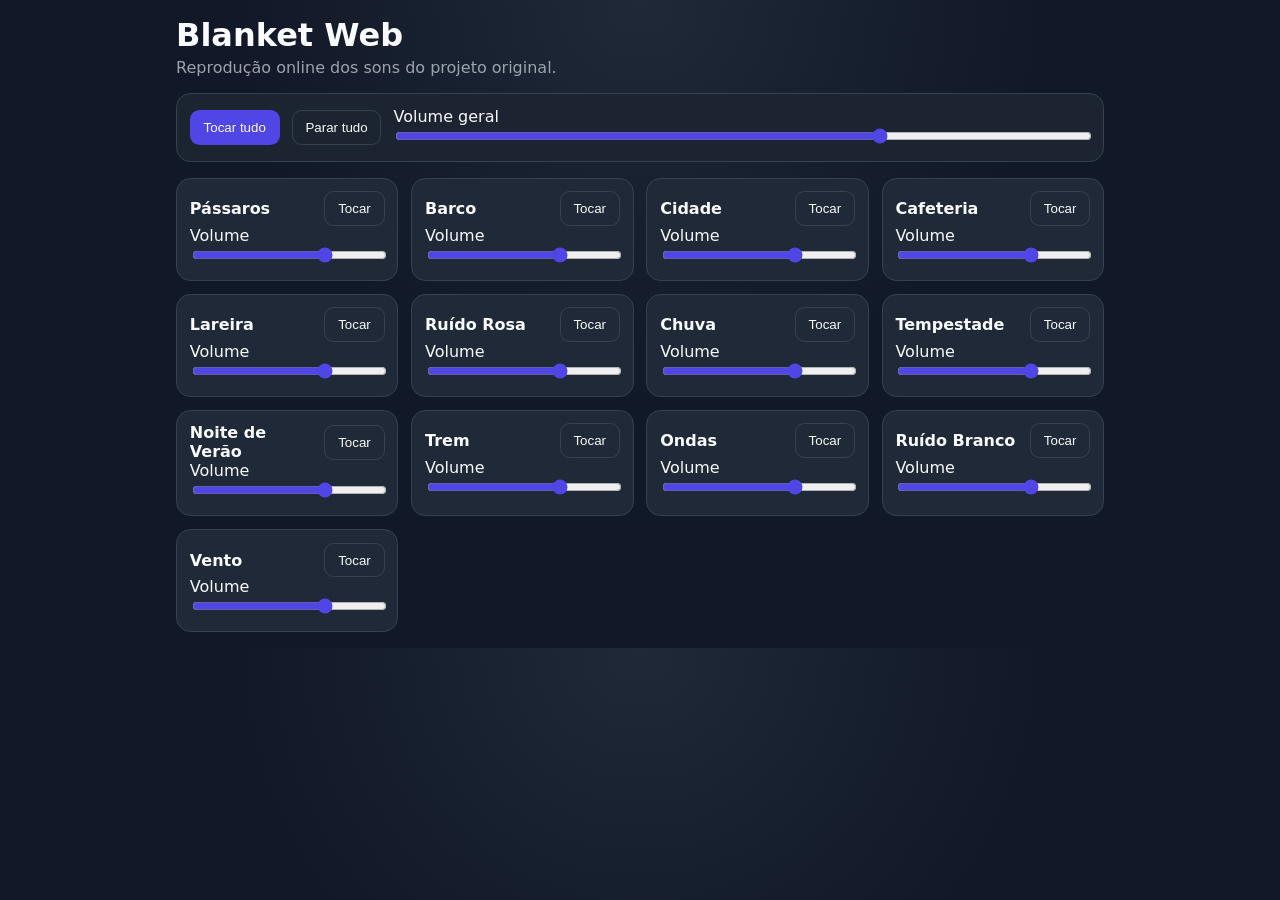
==== index.html @ d4740d89 "Add GitHub Pages web player for Blanket sounds" ====
<!doctype html>
<html lang="pt-BR">
  <head>
    <meta charset="UTF-8" />
    <meta name="viewport" content="width=device-width, initial-scale=1.0" />
    <title>Blanket Web</title>
    <meta
      name="description"
      content="Blanket Web: misture sons ambientes online para foco, relaxamento e sono."
    />
    <link rel="stylesheet" href="style.css" />
  </head>
  <body>
    <main class="app">
      <header class="app__header">
        <h1>Blanket Web</h1>
        <p>Reprodução online dos sons do projeto original.</p>
      </header>

      <section class="master-controls" aria-label="Controles gerais">
        <button id="toggleAll" class="btn btn--primary" type="button">Tocar tudo</button>
        <button id="stopAll" class="btn" type="button">Parar tudo</button>
        <label class="master-volume" for="masterVolume">
          Volume geral
          <input id="masterVolume" type="range" min="0" max="100" value="70" />
        </label>
      </section>

      <section>
        <ul id="soundList" class="sound-list" aria-label="Lista de sons"></ul>
      </section>
    </main>

    <template id="soundItemTemplate">
      <li class="sound-card">
        <div class="sound-card__top">
          <h2 class="sound-card__title"></h2>
          <button class="btn sound-card__toggle" type="button">Tocar</button>
        </div>
        <label>
          Volume
          <input class="sound-card__volume" type="range" min="0" max="100" value="70" />
        </label>
      </li>
    </template>

    <script src="script.js"></script>
  </body>
</html>
---- style.css ----
:root {
  color-scheme: dark;
  --bg: #111827;
  --surface: #1f2937;
  --surface-alt: #374151;
  --text: #f9fafb;
  --muted: #9ca3af;
  --accent: #4f46e5;
}

* {
  box-sizing: border-box;
}

body {
  margin: 0;
  font-family: Inter, system-ui, -apple-system, Segoe UI, Roboto, sans-serif;
  background: radial-gradient(circle at top, #1f2937, var(--bg) 45%);
  color: var(--text);
}

.app {
  max-width: 960px;
  margin: 0 auto;
  padding: 1rem;
}

.app__header h1 {
  margin: 0;
}

.app__header p {
  margin-top: 0.25rem;
  color: var(--muted);
}

.master-controls {
  display: grid;
  gap: 0.75rem;
  grid-template-columns: repeat(2, minmax(0, max-content)) 1fr;
  align-items: center;
  background: color-mix(in srgb, var(--surface) 88%, black);
  border: 1px solid var(--surface-alt);
  border-radius: 0.9rem;
  padding: 0.8rem;
}

.btn {
  border: 1px solid var(--surface-alt);
  background: transparent;
  color: var(--text);
  border-radius: 0.6rem;
  padding: 0.55rem 0.8rem;
  cursor: pointer;
}

.btn--primary {
  border-color: transparent;
  background: var(--accent);
}

.sound-list {
  list-style: none;
  margin: 1rem 0 0;
  padding: 0;
  display: grid;
  gap: 0.8rem;
  grid-template-columns: repeat(auto-fill, minmax(220px, 1fr));
}

.sound-card {
  background: var(--surface);
  border: 1px solid var(--surface-alt);
  border-radius: 0.9rem;
  padding: 0.8rem;
}

.sound-card__top {
  display: flex;
  justify-content: space-between;
  align-items: center;
  gap: 0.5rem;
}

.sound-card__title {
  margin: 0;
  font-size: 1rem;
}

.sound-card__toggle.is-playing {
  background: #065f46;
  border-color: #10b981;
}

input[type='range'] {
  width: 100%;
  accent-color: var(--accent);
}

@media (max-width: 640px) {
  .master-controls {
    grid-template-columns: 1fr;
  }

  .btn {
    width: 100%;
  }
}
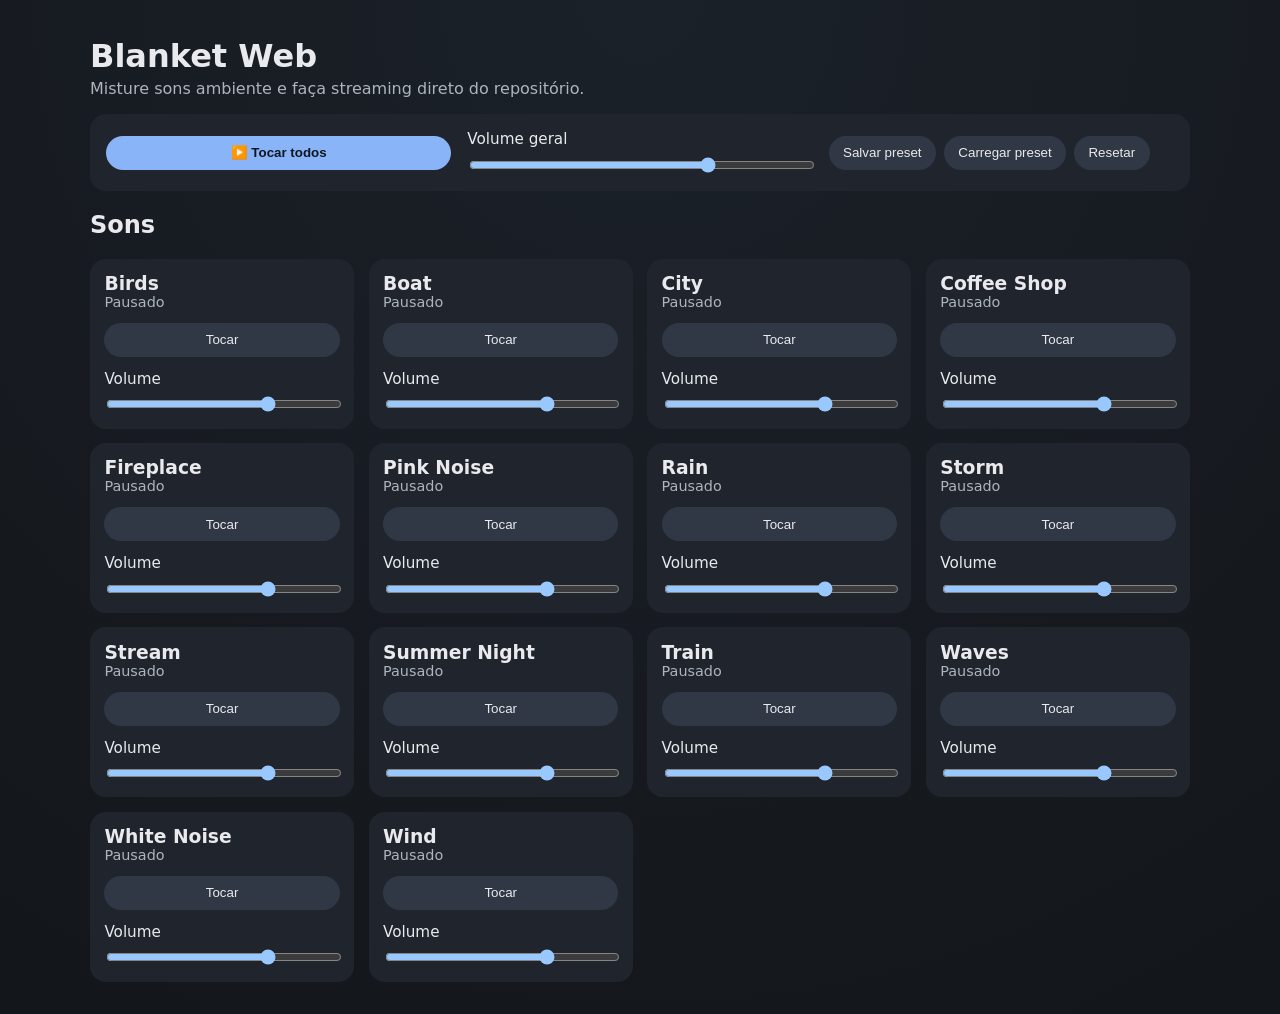
==== commit 0dba4a73: "Add GitHub Pages web interface for Blanket sounds" ====
--- a/index.html
+++ b/index.html
@@ -4,44 +4,46 @@
     <meta charset="UTF-8" />
     <meta name="viewport" content="width=device-width, initial-scale=1.0" />
     <title>Blanket Web</title>
-    <meta
-      name="description"
-      content="Blanket Web: misture sons ambientes online para foco, relaxamento e sono."
-    />
     <link rel="stylesheet" href="style.css" />
   </head>
   <body>
     <main class="app">
       <header class="app__header">
         <h1>Blanket Web</h1>
-        <p>Reprodução online dos sons do projeto original.</p>
+        <p>Misture sons ambiente e faça streaming direto do repositório.</p>
       </header>
 
-      <section class="master-controls" aria-label="Controles gerais">
-        <button id="toggleAll" class="btn btn--primary" type="button">Tocar tudo</button>
-        <button id="stopAll" class="btn" type="button">Parar tudo</button>
-        <label class="master-volume" for="masterVolume">
-          Volume geral
+      <section class="panel panel--controls" aria-label="Controles principais">
+        <button id="toggleAll" class="btn btn--primary" type="button">▶️ Tocar todos</button>
+        <label class="field">
+          <span>Volume geral</span>
           <input id="masterVolume" type="range" min="0" max="100" value="70" />
         </label>
+        <div class="presets">
+          <button id="savePreset" class="btn" type="button">Salvar preset</button>
+          <button id="loadPreset" class="btn" type="button">Carregar preset</button>
+          <button id="resetPreset" class="btn" type="button">Resetar</button>
+        </div>
       </section>
 
       <section>
-        <ul id="soundList" class="sound-list" aria-label="Lista de sons"></ul>
+        <h2>Sons</h2>
+        <div id="soundGrid" class="grid" aria-live="polite"></div>
       </section>
     </main>
 
-    <template id="soundItemTemplate">
-      <li class="sound-card">
-        <div class="sound-card__top">
-          <h2 class="sound-card__title"></h2>
-          <button class="btn sound-card__toggle" type="button">Tocar</button>
+    <template id="soundCardTemplate">
+      <article class="sound-card">
+        <div>
+          <h3 class="sound-card__title"></h3>
+          <p class="sound-card__status">Pausado</p>
         </div>
-        <label>
-          Volume
+        <button class="btn sound-card__toggle" type="button">Tocar</button>
+        <label class="field">
+          <span>Volume</span>
           <input class="sound-card__volume" type="range" min="0" max="100" value="70" />
         </label>
-      </li>
+      </article>
     </template>
 
     <script src="script.js"></script>
--- a/style.css
+++ b/style.css
@@ -1,108 +1,83 @@
 :root {
   color-scheme: dark;
-  --bg: #111827;
-  --surface: #1f2937;
-  --surface-alt: #374151;
-  --text: #f9fafb;
-  --muted: #9ca3af;
-  --accent: #4f46e5;
+  --bg: #13161a;
+  --card: #20252d;
+  --text: #e8eaed;
+  --muted: #aeb4bc;
+  --accent: #8ab4f8;
 }
 
-* {
-  box-sizing: border-box;
-}
+* { box-sizing: border-box; }
 
 body {
   margin: 0;
-  font-family: Inter, system-ui, -apple-system, Segoe UI, Roboto, sans-serif;
-  background: radial-gradient(circle at top, #1f2937, var(--bg) 45%);
+  font-family: Inter, system-ui, sans-serif;
+  background: radial-gradient(circle at top, #1b2129, var(--bg));
   color: var(--text);
 }
 
 .app {
-  max-width: 960px;
+  width: min(1100px, 92vw);
   margin: 0 auto;
-  padding: 1rem;
+  padding: 1rem 0 2rem;
 }
 
-.app__header h1 {
-  margin: 0;
+.app__header h1 { margin-bottom: .25rem; }
+.app__header p { color: var(--muted); margin-top: 0; }
+
+.panel {
+  background: var(--card);
+  border-radius: 16px;
+  padding: 1rem;
+  margin: 1rem 0;
 }
 
-.app__header p {
-  margin-top: 0.25rem;
-  color: var(--muted);
+.panel--controls {
+  display: grid;
+  gap: 1rem;
+  grid-template-columns: repeat(auto-fit, minmax(180px, 1fr));
+  align-items: center;
 }
 
-.master-controls {
+.grid {
   display: grid;
-  gap: 0.75rem;
-  grid-template-columns: repeat(2, minmax(0, max-content)) 1fr;
-  align-items: center;
-  background: color-mix(in srgb, var(--surface) 88%, black);
-  border: 1px solid var(--surface-alt);
-  border-radius: 0.9rem;
-  padding: 0.8rem;
+  grid-template-columns: repeat(auto-fit, minmax(220px, 1fr));
+  gap: .9rem;
 }
 
+.sound-card {
+  background: var(--card);
+  border-radius: 16px;
+  padding: .9rem;
+  display: grid;
+  gap: .8rem;
+}
+
+.sound-card__title { margin: 0; }
+.sound-card__status { margin: 0; color: var(--muted); font-size: .9rem; }
+
+.field { display: grid; gap: .4rem; font-size: .95rem; }
+input[type='range'] { width: 100%; }
+
 .btn {
-  border: 1px solid var(--surface-alt);
-  background: transparent;
+  appearance: none;
+  border: 0;
+  background: #303846;
   color: var(--text);
-  border-radius: 0.6rem;
-  padding: 0.55rem 0.8rem;
+  border-radius: 999px;
+  padding: .6rem .9rem;
   cursor: pointer;
 }
 
 .btn--primary {
-  border-color: transparent;
   background: var(--accent);
+  color: #0f1722;
+  font-weight: 700;
 }
 
-.sound-list {
-  list-style: none;
-  margin: 1rem 0 0;
-  padding: 0;
-  display: grid;
-  gap: 0.8rem;
-  grid-template-columns: repeat(auto-fill, minmax(220px, 1fr));
-}
-
-.sound-card {
-  background: var(--surface);
-  border: 1px solid var(--surface-alt);
-  border-radius: 0.9rem;
-  padding: 0.8rem;
-}
-
-.sound-card__top {
-  display: flex;
-  justify-content: space-between;
-  align-items: center;
-  gap: 0.5rem;
-}
-
-.sound-card__title {
-  margin: 0;
-  font-size: 1rem;
-}
-
-.sound-card__toggle.is-playing {
-  background: #065f46;
-  border-color: #10b981;
-}
-
-input[type='range'] {
-  width: 100%;
-  accent-color: var(--accent);
-}
+.presets { display: flex; gap: .5rem; flex-wrap: wrap; }
 
 @media (max-width: 640px) {
-  .master-controls {
-    grid-template-columns: 1fr;
-  }
-
-  .btn {
-    width: 100%;
-  }
+  .app { width: 94vw; }
+  .panel--controls { grid-template-columns: 1fr; }
 }
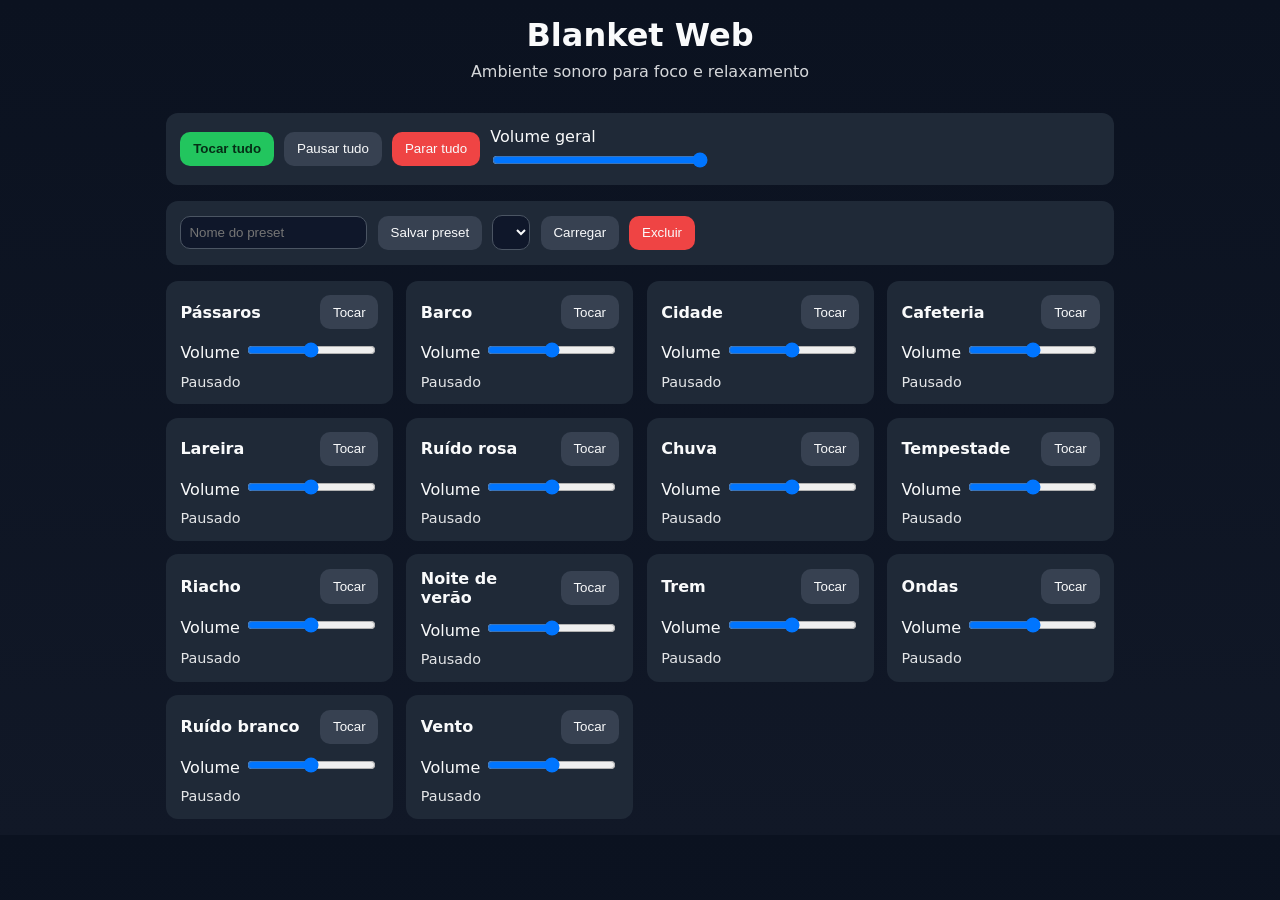
==== commit 26c7ec1a: "Add GitHub Pages web player with responsive UI and presets" ====
--- a/index.html
+++ b/index.html
@@ -1,51 +1,54 @@
 <!doctype html>
 <html lang="pt-BR">
-  <head>
-    <meta charset="UTF-8" />
-    <meta name="viewport" content="width=device-width, initial-scale=1.0" />
-    <title>Blanket Web</title>
-    <link rel="stylesheet" href="style.css" />
-  </head>
-  <body>
-    <main class="app">
-      <header class="app__header">
-        <h1>Blanket Web</h1>
-        <p>Misture sons ambiente e faça streaming direto do repositório.</p>
-      </header>
+<head>
+  <meta charset="utf-8" />
+  <meta name="viewport" content="width=device-width, initial-scale=1" />
+  <title>Blanket Web</title>
+  <link rel="stylesheet" href="style.css" />
+</head>
+<body>
+  <header class="app-header">
+    <h1>Blanket Web</h1>
+    <p>Ambiente sonoro para foco e relaxamento</p>
+  </header>
 
-      <section class="panel panel--controls" aria-label="Controles principais">
-        <button id="toggleAll" class="btn btn--primary" type="button">▶️ Tocar todos</button>
-        <label class="field">
-          <span>Volume geral</span>
-          <input id="masterVolume" type="range" min="0" max="100" value="70" />
-        </label>
-        <div class="presets">
-          <button id="savePreset" class="btn" type="button">Salvar preset</button>
-          <button id="loadPreset" class="btn" type="button">Carregar preset</button>
-          <button id="resetPreset" class="btn" type="button">Resetar</button>
-        </div>
-      </section>
+  <main class="app">
+    <section class="controls" aria-label="Controles gerais">
+      <button id="playAllBtn" class="btn primary">Tocar tudo</button>
+      <button id="pauseAllBtn" class="btn">Pausar tudo</button>
+      <button id="stopAllBtn" class="btn danger">Parar tudo</button>
 
-      <section>
-        <h2>Sons</h2>
-        <div id="soundGrid" class="grid" aria-live="polite"></div>
-      </section>
-    </main>
+      <label class="master-volume" for="masterVolume">
+        Volume geral
+        <input id="masterVolume" type="range" min="0" max="1" value="1" step="0.01" />
+      </label>
+    </section>
 
-    <template id="soundCardTemplate">
-      <article class="sound-card">
-        <div>
-          <h3 class="sound-card__title"></h3>
-          <p class="sound-card__status">Pausado</p>
-        </div>
-        <button class="btn sound-card__toggle" type="button">Tocar</button>
-        <label class="field">
-          <span>Volume</span>
-          <input class="sound-card__volume" type="range" min="0" max="100" value="70" />
-        </label>
-      </article>
-    </template>
+    <section class="preset-panel" aria-label="Presets">
+      <input id="presetName" type="text" placeholder="Nome do preset" maxlength="40" />
+      <button id="savePresetBtn" class="btn">Salvar preset</button>
+      <select id="presetList" aria-label="Lista de presets"></select>
+      <button id="loadPresetBtn" class="btn">Carregar</button>
+      <button id="deletePresetBtn" class="btn danger">Excluir</button>
+    </section>
 
-    <script src="script.js"></script>
-  </body>
+    <section id="soundsGrid" class="sounds-grid" aria-label="Lista de sons"></section>
+  </main>
+
+  <template id="soundCardTemplate">
+    <article class="sound-card">
+      <div class="sound-head">
+        <h2 class="sound-name"></h2>
+        <button class="btn toggle-btn">Tocar</button>
+      </div>
+      <label>
+        Volume
+        <input class="volume-slider" type="range" min="0" max="1" value="0.5" step="0.01" />
+      </label>
+      <span class="status" aria-live="polite">Pausado</span>
+    </article>
+  </template>
+
+  <script src="script.js"></script>
+</body>
 </html>
--- a/style.css
+++ b/style.css
@@ -1,83 +1,76 @@
 :root {
-  color-scheme: dark;
-  --bg: #13161a;
-  --card: #20252d;
-  --text: #e8eaed;
-  --muted: #aeb4bc;
-  --accent: #8ab4f8;
+  color-scheme: light dark;
+  --bg: #111827;
+  --surface: #1f2937;
+  --surface-2: #374151;
+  --text: #f9fafb;
+  --accent: #22c55e;
+  --danger: #ef4444;
 }
 
 * { box-sizing: border-box; }
-
 body {
   margin: 0;
-  font-family: Inter, system-ui, sans-serif;
-  background: radial-gradient(circle at top, #1b2129, var(--bg));
+  font-family: Inter, system-ui, -apple-system, sans-serif;
+  background: linear-gradient(180deg, #0b1220, var(--bg));
   color: var(--text);
 }
 
-.app {
-  width: min(1100px, 92vw);
-  margin: 0 auto;
-  padding: 1rem 0 2rem;
-}
+.app-header { text-align: center; padding: 1rem; }
+.app-header h1 { margin: 0; }
+.app-header p { margin: .5rem 0 0; opacity: .85; }
 
-.app__header h1 { margin-bottom: .25rem; }
-.app__header p { color: var(--muted); margin-top: 0; }
-
-.panel {
-  background: var(--card);
-  border-radius: 16px;
-  padding: 1rem;
-  margin: 1rem 0;
-}
-
-.panel--controls {
-  display: grid;
-  gap: 1rem;
-  grid-template-columns: repeat(auto-fit, minmax(180px, 1fr));
+.app { max-width: 980px; margin: 0 auto; padding: 1rem; display: grid; gap: 1rem; }
+.controls, .preset-panel {
+  background: var(--surface);
+  padding: .9rem;
+  border-radius: 12px;
+  display: flex;
+  flex-wrap: wrap;
+  gap: .65rem;
   align-items: center;
 }
 
-.grid {
+.btn {
+  border: 0;
+  padding: .6rem .8rem;
+  border-radius: 10px;
+  background: var(--surface-2);
+  color: var(--text);
+  cursor: pointer;
+}
+.btn.primary { background: var(--accent); color: #052e16; font-weight: 700; }
+.btn.danger { background: var(--danger); }
+
+input[type="text"], select {
+  background: #0f172a;
+  color: var(--text);
+  border: 1px solid #4b5563;
+  padding: .5rem;
+  border-radius: 10px;
+}
+
+.master-volume { display: grid; gap: .25rem; min-width: 220px; }
+.sounds-grid {
   display: grid;
   grid-template-columns: repeat(auto-fit, minmax(220px, 1fr));
-  gap: .9rem;
+  gap: .85rem;
 }
 
 .sound-card {
-  background: var(--card);
-  border-radius: 16px;
+  background: var(--surface);
+  border-radius: 12px;
   padding: .9rem;
   display: grid;
-  gap: .8rem;
+  gap: .7rem;
 }
+.sound-head { display: flex; justify-content: space-between; gap: .5rem; align-items: center; }
+.sound-name { margin: 0; font-size: 1rem; }
+.status { font-size: .9rem; opacity: .9; }
 
-.sound-card__title { margin: 0; }
-.sound-card__status { margin: 0; color: var(--muted); font-size: .9rem; }
-
-.field { display: grid; gap: .4rem; font-size: .95rem; }
-input[type='range'] { width: 100%; }
-
-.btn {
-  appearance: none;
-  border: 0;
-  background: #303846;
-  color: var(--text);
-  border-radius: 999px;
-  padding: .6rem .9rem;
-  cursor: pointer;
+@media (max-width: 600px) {
+  .controls .btn, .preset-panel .btn, .preset-panel input, .preset-panel select {
+    flex: 1 1 100%;
+  }
+  .master-volume { min-width: 100%; }
 }
-
-.btn--primary {
-  background: var(--accent);
-  color: #0f1722;
-  font-weight: 700;
-}
-
-.presets { display: flex; gap: .5rem; flex-wrap: wrap; }
-
-@media (max-width: 640px) {
-  .app { width: 94vw; }
-  .panel--controls { grid-template-columns: 1fr; }
-}
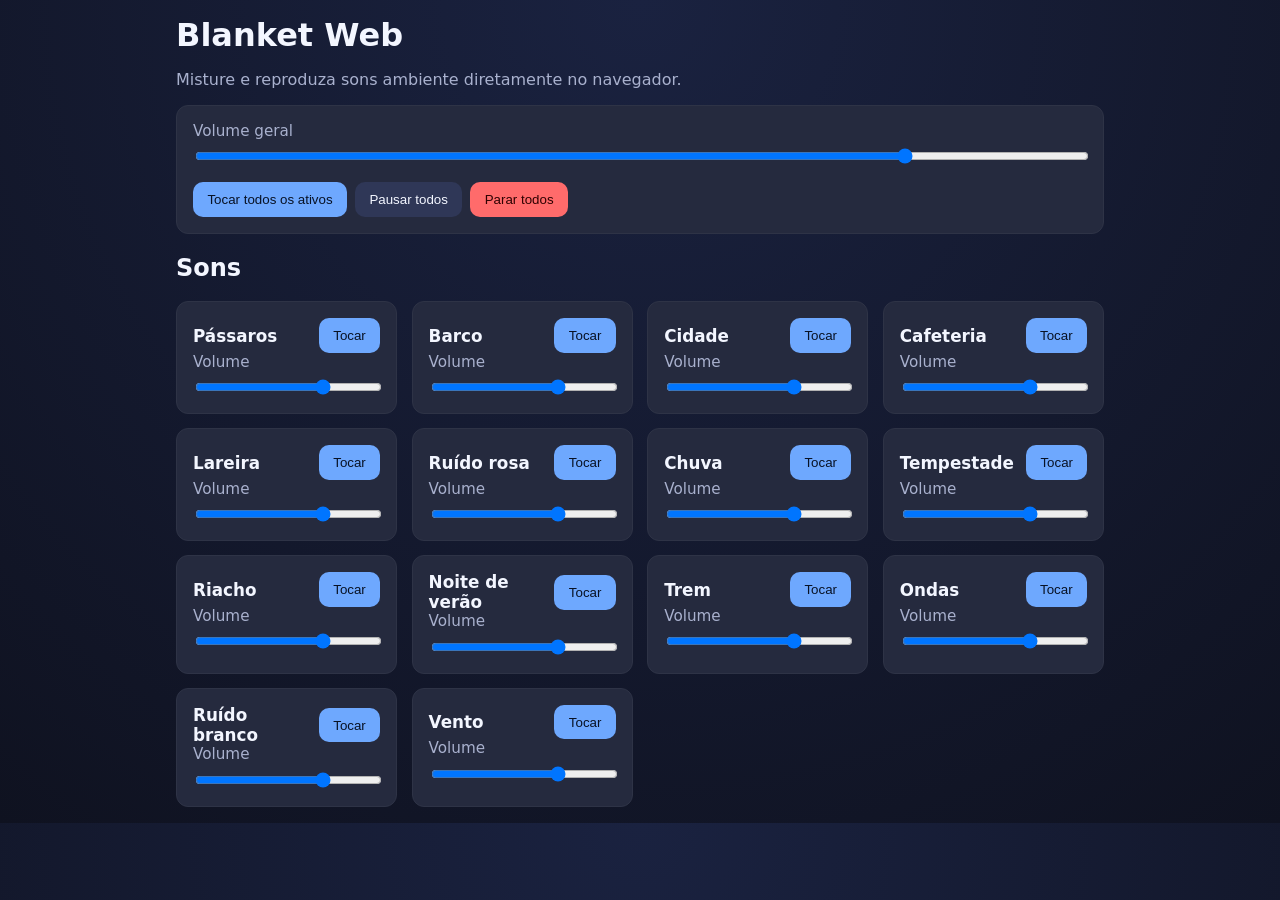
==== commit f39ce22b: "Add GitHub Pages web version with responsive audio mixer" ====
--- a/index.html
+++ b/index.html
@@ -1,54 +1,49 @@
 <!doctype html>
 <html lang="pt-BR">
-<head>
-  <meta charset="utf-8" />
-  <meta name="viewport" content="width=device-width, initial-scale=1" />
-  <title>Blanket Web</title>
-  <link rel="stylesheet" href="style.css" />
-</head>
-<body>
-  <header class="app-header">
-    <h1>Blanket Web</h1>
-    <p>Ambiente sonoro para foco e relaxamento</p>
-  </header>
+  <head>
+    <meta charset="UTF-8" />
+    <meta name="viewport" content="width=device-width, initial-scale=1.0" />
+    <title>Blanket Web</title>
+    <link rel="stylesheet" href="style.css" />
+  </head>
+  <body>
+    <main class="app">
+      <header class="hero">
+        <h1>Blanket Web</h1>
+        <p>Misture e reproduza sons ambiente diretamente no navegador.</p>
+      </header>
 
-  <main class="app">
-    <section class="controls" aria-label="Controles gerais">
-      <button id="playAllBtn" class="btn primary">Tocar tudo</button>
-      <button id="pauseAllBtn" class="btn">Pausar tudo</button>
-      <button id="stopAllBtn" class="btn danger">Parar tudo</button>
+      <section class="controls card">
+        <div class="control-group">
+          <label for="master-volume">Volume geral</label>
+          <input id="master-volume" type="range" min="0" max="100" value="80" />
+        </div>
+        <div class="buttons">
+          <button id="play-all" class="btn primary">Tocar todos os ativos</button>
+          <button id="pause-all" class="btn">Pausar todos</button>
+          <button id="stop-all" class="btn danger">Parar todos</button>
+        </div>
+      </section>
 
-      <label class="master-volume" for="masterVolume">
-        Volume geral
-        <input id="masterVolume" type="range" min="0" max="1" value="1" step="0.01" />
-      </label>
-    </section>
+      <section>
+        <h2>Sons</h2>
+        <div id="sounds-grid" class="sounds-grid" aria-live="polite"></div>
+      </section>
+    </main>
 
-    <section class="preset-panel" aria-label="Presets">
-      <input id="presetName" type="text" placeholder="Nome do preset" maxlength="40" />
-      <button id="savePresetBtn" class="btn">Salvar preset</button>
-      <select id="presetList" aria-label="Lista de presets"></select>
-      <button id="loadPresetBtn" class="btn">Carregar</button>
-      <button id="deletePresetBtn" class="btn danger">Excluir</button>
-    </section>
+    <template id="sound-card-template">
+      <article class="sound-card card">
+        <div class="sound-head">
+          <h3 class="sound-name"></h3>
+          <button class="toggle btn primary">Tocar</button>
+        </div>
+        <div class="control-group">
+          <label>Volume</label>
+          <input class="sound-volume" type="range" min="0" max="100" value="70" />
+        </div>
+      </article>
+    </template>
 
-    <section id="soundsGrid" class="sounds-grid" aria-label="Lista de sons"></section>
-  </main>
-
-  <template id="soundCardTemplate">
-    <article class="sound-card">
-      <div class="sound-head">
-        <h2 class="sound-name"></h2>
-        <button class="btn toggle-btn">Tocar</button>
-      </div>
-      <label>
-        Volume
-        <input class="volume-slider" type="range" min="0" max="1" value="0.5" step="0.01" />
-      </label>
-      <span class="status" aria-live="polite">Pausado</span>
-    </article>
-  </template>
-
-  <script src="script.js"></script>
-</body>
+    <script src="script.js"></script>
+  </body>
 </html>
--- a/style.css
+++ b/style.css
@@ -1,76 +1,84 @@
 :root {
-  color-scheme: light dark;
-  --bg: #111827;
-  --surface: #1f2937;
-  --surface-2: #374151;
-  --text: #f9fafb;
-  --accent: #22c55e;
-  --danger: #ef4444;
+  --bg: #0f1220;
+  --surface: #1c2136;
+  --text: #f3f6ff;
+  --muted: #a9b1ce;
+  --accent: #6ea8fe;
+  --danger: #ff6b6b;
 }
 
 * { box-sizing: border-box; }
+
 body {
   margin: 0;
-  font-family: Inter, system-ui, -apple-system, sans-serif;
-  background: linear-gradient(180deg, #0b1220, var(--bg));
+  font-family: Inter, system-ui, -apple-system, Segoe UI, Roboto, sans-serif;
+  background: radial-gradient(circle at top, #1a2240, var(--bg));
   color: var(--text);
 }
 
-.app-header { text-align: center; padding: 1rem; }
-.app-header h1 { margin: 0; }
-.app-header p { margin: .5rem 0 0; opacity: .85; }
+.app {
+  max-width: 960px;
+  margin: 0 auto;
+  padding: 1rem;
+}
 
-.app { max-width: 980px; margin: 0 auto; padding: 1rem; display: grid; gap: 1rem; }
-.controls, .preset-panel {
-  background: var(--surface);
-  padding: .9rem;
+.hero h1 { margin: 0; }
+.hero p { color: var(--muted); }
+
+.card {
+  background: color-mix(in srgb, var(--surface), #fff 4%);
+  border: 1px solid color-mix(in srgb, var(--surface), #fff 8%);
   border-radius: 12px;
+  padding: 1rem;
+}
+
+.controls {
+  display: grid;
+  gap: 1rem;
+  margin-bottom: 1.25rem;
+}
+
+.control-group {
+  display: grid;
+  gap: 0.4rem;
+}
+
+label { color: var(--muted); font-size: 0.95rem; }
+input[type='range'] { width: 100%; }
+
+.buttons {
   display: flex;
   flex-wrap: wrap;
-  gap: .65rem;
-  align-items: center;
+  gap: 0.5rem;
 }
 
 .btn {
-  border: 0;
-  padding: .6rem .8rem;
+  border: none;
   border-radius: 10px;
-  background: var(--surface-2);
+  padding: 0.6rem 0.9rem;
+  cursor: pointer;
+  background: #2f3757;
   color: var(--text);
-  cursor: pointer;
 }
-.btn.primary { background: var(--accent); color: #052e16; font-weight: 700; }
-.btn.danger { background: var(--danger); }
+.btn.primary { background: var(--accent); color: #081225; }
+.btn.danger { background: var(--danger); color: #2f0202; }
 
-input[type="text"], select {
-  background: #0f172a;
-  color: var(--text);
-  border: 1px solid #4b5563;
-  padding: .5rem;
-  border-radius: 10px;
+.sounds-grid {
+  display: grid;
+  grid-template-columns: repeat(auto-fit, minmax(210px, 1fr));
+  gap: 0.9rem;
 }
 
-.master-volume { display: grid; gap: .25rem; min-width: 220px; }
-.sounds-grid {
-  display: grid;
-  grid-template-columns: repeat(auto-fit, minmax(220px, 1fr));
-  gap: .85rem;
+.sound-head {
+  display: flex;
+  justify-content: space-between;
+  align-items: center;
+  gap: 0.75rem;
 }
 
-.sound-card {
-  background: var(--surface);
-  border-radius: 12px;
-  padding: .9rem;
-  display: grid;
-  gap: .7rem;
-}
-.sound-head { display: flex; justify-content: space-between; gap: .5rem; align-items: center; }
-.sound-name { margin: 0; font-size: 1rem; }
-.status { font-size: .9rem; opacity: .9; }
+.sound-name { margin: 0; font-size: 1.05rem; }
 
 @media (max-width: 600px) {
-  .controls .btn, .preset-panel .btn, .preset-panel input, .preset-panel select {
-    flex: 1 1 100%;
-  }
-  .master-volume { min-width: 100%; }
+  .app { padding: 0.8rem; }
+  .btn { flex: 1 1 100%; }
 }
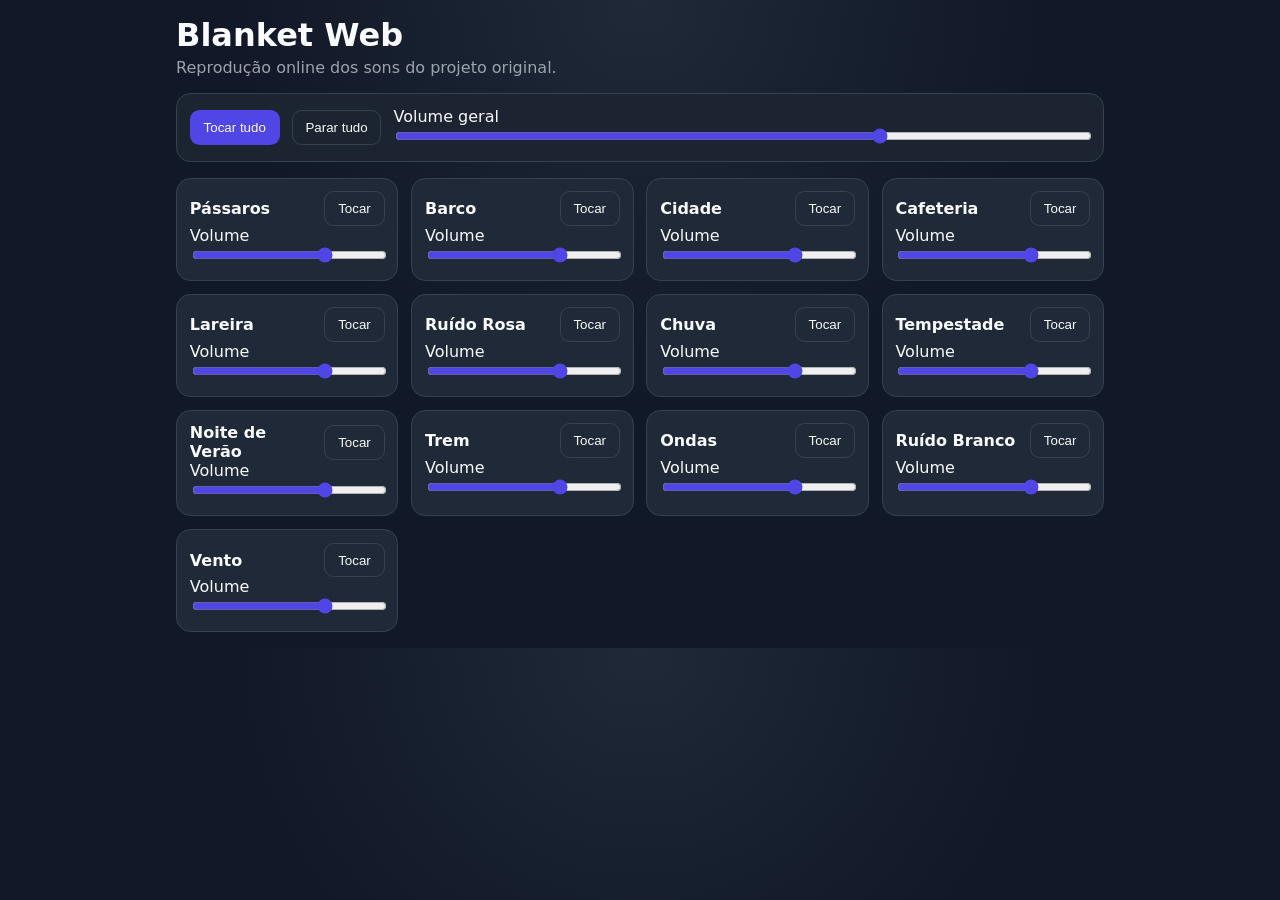
==== commit e2fc2483: "Merge pull request #2 from JohnWiliam/codex/structure-project-for-github-pages Add GitHub Pages-read" ====
--- a/index.html
+++ b/index.html
@@ -4,44 +4,44 @@
     <meta charset="UTF-8" />
     <meta name="viewport" content="width=device-width, initial-scale=1.0" />
     <title>Blanket Web</title>
+    <meta
+      name="description"
+      content="Blanket Web: misture sons ambientes online para foco, relaxamento e sono."
+    />
     <link rel="stylesheet" href="style.css" />
   </head>
   <body>
     <main class="app">
-      <header class="hero">
+      <header class="app__header">
         <h1>Blanket Web</h1>
-        <p>Misture e reproduza sons ambiente diretamente no navegador.</p>
+        <p>Reprodução online dos sons do projeto original.</p>
       </header>
 
-      <section class="controls card">
-        <div class="control-group">
-          <label for="master-volume">Volume geral</label>
-          <input id="master-volume" type="range" min="0" max="100" value="80" />
-        </div>
-        <div class="buttons">
-          <button id="play-all" class="btn primary">Tocar todos os ativos</button>
-          <button id="pause-all" class="btn">Pausar todos</button>
-          <button id="stop-all" class="btn danger">Parar todos</button>
-        </div>
+      <section class="master-controls" aria-label="Controles gerais">
+        <button id="toggleAll" class="btn btn--primary" type="button">Tocar tudo</button>
+        <button id="stopAll" class="btn" type="button">Parar tudo</button>
+        <label class="master-volume" for="masterVolume">
+          Volume geral
+          <input id="masterVolume" type="range" min="0" max="100" value="70" />
+        </label>
       </section>
 
       <section>
-        <h2>Sons</h2>
-        <div id="sounds-grid" class="sounds-grid" aria-live="polite"></div>
+        <ul id="soundList" class="sound-list" aria-label="Lista de sons"></ul>
       </section>
     </main>
 
-    <template id="sound-card-template">
-      <article class="sound-card card">
-        <div class="sound-head">
-          <h3 class="sound-name"></h3>
-          <button class="toggle btn primary">Tocar</button>
+    <template id="soundItemTemplate">
+      <li class="sound-card">
+        <div class="sound-card__top">
+          <h2 class="sound-card__title"></h2>
+          <button class="btn sound-card__toggle" type="button">Tocar</button>
         </div>
-        <div class="control-group">
-          <label>Volume</label>
-          <input class="sound-volume" type="range" min="0" max="100" value="70" />
-        </div>
-      </article>
+        <label>
+          Volume
+          <input class="sound-card__volume" type="range" min="0" max="100" value="70" />
+        </label>
+      </li>
     </template>
 
     <script src="script.js"></script>
--- a/style.css
+++ b/style.css
@@ -1,18 +1,21 @@
 :root {
-  --bg: #0f1220;
-  --surface: #1c2136;
-  --text: #f3f6ff;
-  --muted: #a9b1ce;
-  --accent: #6ea8fe;
-  --danger: #ff6b6b;
+  color-scheme: dark;
+  --bg: #111827;
+  --surface: #1f2937;
+  --surface-alt: #374151;
+  --text: #f9fafb;
+  --muted: #9ca3af;
+  --accent: #4f46e5;
 }
 
-* { box-sizing: border-box; }
+* {
+  box-sizing: border-box;
+}
 
 body {
   margin: 0;
   font-family: Inter, system-ui, -apple-system, Segoe UI, Roboto, sans-serif;
-  background: radial-gradient(circle at top, #1a2240, var(--bg));
+  background: radial-gradient(circle at top, #1f2937, var(--bg) 45%);
   color: var(--text);
 }
 
@@ -22,63 +25,84 @@
   padding: 1rem;
 }
 
-.hero h1 { margin: 0; }
-.hero p { color: var(--muted); }
-
-.card {
-  background: color-mix(in srgb, var(--surface), #fff 4%);
-  border: 1px solid color-mix(in srgb, var(--surface), #fff 8%);
-  border-radius: 12px;
-  padding: 1rem;
+.app__header h1 {
+  margin: 0;
 }
 
-.controls {
-  display: grid;
-  gap: 1rem;
-  margin-bottom: 1.25rem;
+.app__header p {
+  margin-top: 0.25rem;
+  color: var(--muted);
 }
 
-.control-group {
+.master-controls {
   display: grid;
-  gap: 0.4rem;
+  gap: 0.75rem;
+  grid-template-columns: repeat(2, minmax(0, max-content)) 1fr;
+  align-items: center;
+  background: color-mix(in srgb, var(--surface) 88%, black);
+  border: 1px solid var(--surface-alt);
+  border-radius: 0.9rem;
+  padding: 0.8rem;
 }
 
-label { color: var(--muted); font-size: 0.95rem; }
-input[type='range'] { width: 100%; }
+.btn {
+  border: 1px solid var(--surface-alt);
+  background: transparent;
+  color: var(--text);
+  border-radius: 0.6rem;
+  padding: 0.55rem 0.8rem;
+  cursor: pointer;
+}
 
-.buttons {
+.btn--primary {
+  border-color: transparent;
+  background: var(--accent);
+}
+
+.sound-list {
+  list-style: none;
+  margin: 1rem 0 0;
+  padding: 0;
+  display: grid;
+  gap: 0.8rem;
+  grid-template-columns: repeat(auto-fill, minmax(220px, 1fr));
+}
+
+.sound-card {
+  background: var(--surface);
+  border: 1px solid var(--surface-alt);
+  border-radius: 0.9rem;
+  padding: 0.8rem;
+}
+
+.sound-card__top {
   display: flex;
-  flex-wrap: wrap;
+  justify-content: space-between;
+  align-items: center;
   gap: 0.5rem;
 }
 
-.btn {
-  border: none;
-  border-radius: 10px;
-  padding: 0.6rem 0.9rem;
-  cursor: pointer;
-  background: #2f3757;
-  color: var(--text);
-}
-.btn.primary { background: var(--accent); color: #081225; }
-.btn.danger { background: var(--danger); color: #2f0202; }
-
-.sounds-grid {
-  display: grid;
-  grid-template-columns: repeat(auto-fit, minmax(210px, 1fr));
-  gap: 0.9rem;
+.sound-card__title {
+  margin: 0;
+  font-size: 1rem;
 }
 
-.sound-head {
-  display: flex;
-  justify-content: space-between;
-  align-items: center;
-  gap: 0.75rem;
+.sound-card__toggle.is-playing {
+  background: #065f46;
+  border-color: #10b981;
 }
 
-.sound-name { margin: 0; font-size: 1.05rem; }
+input[type='range'] {
+  width: 100%;
+  accent-color: var(--accent);
+}
 
-@media (max-width: 600px) {
-  .app { padding: 0.8rem; }
-  .btn { flex: 1 1 100%; }
+@media (max-width: 640px) {
+  .master-controls {
+    grid-template-columns: 1fr;
+  }
+
+  .btn {
+    width: 100%;
+  }
 }
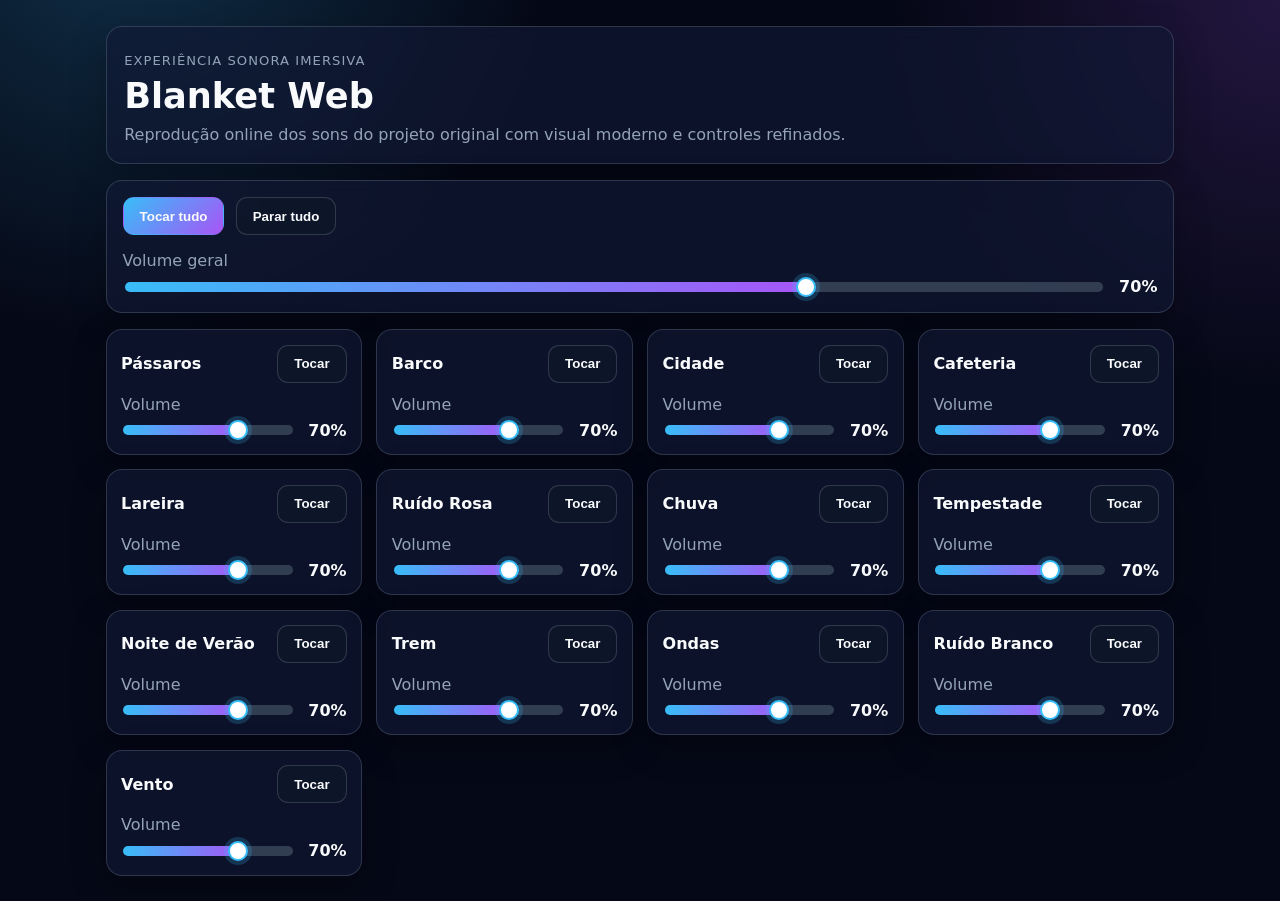
==== commit cb480c56: "Move GitHub Pages files to root and fix media paths" ====
--- a/index.html
+++ b/index.html
@@ -12,17 +12,24 @@
   </head>
   <body>
     <main class="app">
-      <header class="app__header">
+      <header class="app__header glass">
+        <p class="eyebrow">Experiência sonora imersiva</p>
         <h1>Blanket Web</h1>
-        <p>Reprodução online dos sons do projeto original.</p>
+        <p>Reprodução online dos sons do projeto original com visual moderno e controles refinados.</p>
       </header>
 
-      <section class="master-controls" aria-label="Controles gerais">
-        <button id="toggleAll" class="btn btn--primary" type="button">Tocar tudo</button>
-        <button id="stopAll" class="btn" type="button">Parar tudo</button>
+      <section class="master-controls glass" aria-label="Controles gerais">
+        <div class="master-controls__actions">
+          <button id="toggleAll" class="btn btn--primary" type="button">Tocar tudo</button>
+          <button id="stopAll" class="btn" type="button">Parar tudo</button>
+        </div>
+
         <label class="master-volume" for="masterVolume">
-          Volume geral
-          <input id="masterVolume" type="range" min="0" max="100" value="70" />
+          <span>Volume geral</span>
+          <div class="range-wrap">
+            <input id="masterVolume" type="range" min="0" max="100" value="70" />
+            <output id="masterVolumeValue" for="masterVolume">70%</output>
+          </div>
         </label>
       </section>
 
@@ -32,14 +39,17 @@
     </main>
 
     <template id="soundItemTemplate">
-      <li class="sound-card">
+      <li class="sound-card glass">
         <div class="sound-card__top">
           <h2 class="sound-card__title"></h2>
           <button class="btn sound-card__toggle" type="button">Tocar</button>
         </div>
-        <label>
-          Volume
-          <input class="sound-card__volume" type="range" min="0" max="100" value="70" />
+        <label class="sound-card__volume-wrap">
+          <span>Volume</span>
+          <div class="range-wrap">
+            <input class="sound-card__volume" type="range" min="0" max="100" value="70" />
+            <output class="sound-card__volume-value">70%</output>
+          </div>
         </label>
       </li>
     </template>
--- a/style.css
+++ b/style.css
@@ -1,108 +1,53 @@
 :root {
   color-scheme: dark;
-  --bg: #111827;
-  --surface: #1f2937;
-  --surface-alt: #374151;
-  --text: #f9fafb;
-  --muted: #9ca3af;
-  --accent: #4f46e5;
+  --bg: #050816;
+  --surface: rgba(18, 26, 53, 0.65);
+  --surface-hover: rgba(30, 44, 88, 0.72);
+  --border: rgba(148, 163, 184, 0.25);
+  --text: #f8fafc;
+  --muted: #94a3b8;
+  --accent: #38bdf8;
+  --accent-2: #a855f7;
+  --success: #34d399;
+  --range-track: rgba(71, 85, 105, 0.65);
 }
-
-* {
-  box-sizing: border-box;
+* { box-sizing: border-box; }
+body { margin: 0; min-height: 100vh; font-family: Inter, system-ui, -apple-system, Segoe UI, Roboto, sans-serif; background: radial-gradient(45rem 45rem at 10% -10%, rgba(56, 189, 248, 0.22), transparent 60%), radial-gradient(45rem 45rem at 100% 0%, rgba(168, 85, 247, 0.18), transparent 55%), var(--bg); color: var(--text); }
+.app { max-width: 1120px; margin: 0 auto; padding: clamp(1rem, 2vw, 1.6rem); display: grid; gap: 1rem; }
+.glass { background: var(--surface); border: 1px solid var(--border); border-radius: 1rem; backdrop-filter: blur(8px); box-shadow: 0 12px 35px rgba(0, 0, 0, 0.25); }
+.app__header { padding: 1.1rem; animation: riseIn 0.55s ease; }
+.eyebrow { color: var(--accent); margin: 0; font-size: 0.82rem; text-transform: uppercase; letter-spacing: 0.08em; }
+.app__header h1 { margin: 0.35rem 0 0; font-size: clamp(1.6rem, 3.8vw, 2.2rem); }
+.app__header p { margin: 0.4rem 0 0; color: var(--muted); line-height: 1.45; }
+.master-controls { padding: 1rem; display: grid; gap: 1rem; animation: riseIn 0.65s ease; }
+.master-controls__actions { display: flex; flex-wrap: wrap; gap: 0.7rem; }
+.btn { border: 1px solid var(--border); background: rgba(15, 23, 42, 0.75); color: var(--text); border-radius: 0.7rem; padding: 0.65rem 1rem; cursor: pointer; font-weight: 600; transition: transform 0.2s ease, box-shadow 0.2s ease, background-color 0.2s ease; }
+.btn:hover { transform: translateY(-1px); box-shadow: 0 6px 20px rgba(56, 189, 248, 0.2); }
+.btn--primary { border-color: transparent; background: linear-gradient(135deg, var(--accent), var(--accent-2)); }
+.sound-list { list-style: none; margin: 0; padding: 0; display: grid; gap: 0.9rem; grid-template-columns: repeat(auto-fill, minmax(250px, 1fr)); }
+.sound-card { padding: 0.9rem; display: grid; gap: 0.75rem; transition: transform 0.2s ease, background-color 0.2s ease, border-color 0.2s ease; animation: riseIn 0.5s ease both; }
+.sound-card:hover { transform: translateY(-3px); background: var(--surface-hover); }
+.sound-card.is-playing { border-color: rgba(52, 211, 153, 0.65); box-shadow: 0 0 0 1px rgba(52, 211, 153, 0.25), 0 14px 30px rgba(16, 185, 129, 0.15); }
+.sound-card__top { display: flex; justify-content: space-between; align-items: center; gap: 0.5rem; }
+.sound-card__title { margin: 0; font-size: 1rem; }
+.sound-card__toggle.is-playing { background: rgba(16, 185, 129, 0.25); border-color: rgba(52, 211, 153, 0.75); }
+.sound-card__volume-wrap, .master-volume { display: grid; gap: 0.45rem; color: var(--muted); }
+.range-wrap { display: grid; grid-template-columns: minmax(0, 1fr) auto; gap: 0.7rem; align-items: center; }
+output { min-width: 2.8rem; text-align: right; font-weight: 600; color: var(--text); }
+input[type='range'] { --volume-percent: 70%; width: 100%; appearance: none; height: 10px; border-radius: 999px; background: linear-gradient(90deg, var(--accent), var(--accent-2)) 0 / var(--volume-percent) 100% no-repeat, var(--range-track); outline: none; }
+input[type='range']::-webkit-slider-runnable-track { height: 10px; border-radius: 999px; background: transparent; }
+input[type='range']::-moz-range-track { height: 10px; border-radius: 999px; background: transparent; }
+input[type='range']::-webkit-slider-thumb { appearance: none; width: 20px; height: 20px; margin-top: -5px; border-radius: 50%; background: #fff; border: 2px solid var(--accent); box-shadow: 0 0 0 4px rgba(56, 189, 248, 0.2); }
+input[type='range']::-moz-range-thumb { width: 20px; height: 20px; border-radius: 50%; background: #fff; border: 2px solid var(--accent); box-shadow: 0 0 0 4px rgba(56, 189, 248, 0.2); }
+@keyframes riseIn { from { opacity: 0; transform: translateY(12px); } to { opacity: 1; transform: translateY(0); } }
+@media (max-width: 760px) {
+  .sound-list { grid-template-columns: 1fr; }
+  .sound-card__top { align-items: flex-start; flex-direction: column; }
+  .sound-card__toggle { width: 100%; }
 }
-
-body {
-  margin: 0;
-  font-family: Inter, system-ui, -apple-system, Segoe UI, Roboto, sans-serif;
-  background: radial-gradient(circle at top, #1f2937, var(--bg) 45%);
-  color: var(--text);
+@media (max-width: 640px) {
+  .btn { width: 100%; }
+  .master-controls__actions { display: grid; grid-template-columns: 1fr; }
+  .range-wrap { grid-template-columns: 1fr; }
+  output { text-align: left; }
 }
-
-.app {
-  max-width: 960px;
-  margin: 0 auto;
-  padding: 1rem;
-}
-
-.app__header h1 {
-  margin: 0;
-}
-
-.app__header p {
-  margin-top: 0.25rem;
-  color: var(--muted);
-}
-
-.master-controls {
-  display: grid;
-  gap: 0.75rem;
-  grid-template-columns: repeat(2, minmax(0, max-content)) 1fr;
-  align-items: center;
-  background: color-mix(in srgb, var(--surface) 88%, black);
-  border: 1px solid var(--surface-alt);
-  border-radius: 0.9rem;
-  padding: 0.8rem;
-}
-
-.btn {
-  border: 1px solid var(--surface-alt);
-  background: transparent;
-  color: var(--text);
-  border-radius: 0.6rem;
-  padding: 0.55rem 0.8rem;
-  cursor: pointer;
-}
-
-.btn--primary {
-  border-color: transparent;
-  background: var(--accent);
-}
-
-.sound-list {
-  list-style: none;
-  margin: 1rem 0 0;
-  padding: 0;
-  display: grid;
-  gap: 0.8rem;
-  grid-template-columns: repeat(auto-fill, minmax(220px, 1fr));
-}
-
-.sound-card {
-  background: var(--surface);
-  border: 1px solid var(--surface-alt);
-  border-radius: 0.9rem;
-  padding: 0.8rem;
-}
-
-.sound-card__top {
-  display: flex;
-  justify-content: space-between;
-  align-items: center;
-  gap: 0.5rem;
-}
-
-.sound-card__title {
-  margin: 0;
-  font-size: 1rem;
-}
-
-.sound-card__toggle.is-playing {
-  background: #065f46;
-  border-color: #10b981;
-}
-
-input[type='range'] {
-  width: 100%;
-  accent-color: var(--accent);
-}
-
-@media (max-width: 640px) {
-  .master-controls {
-    grid-template-columns: 1fr;
-  }
-
-  .btn {
-    width: 100%;
-  }
-}
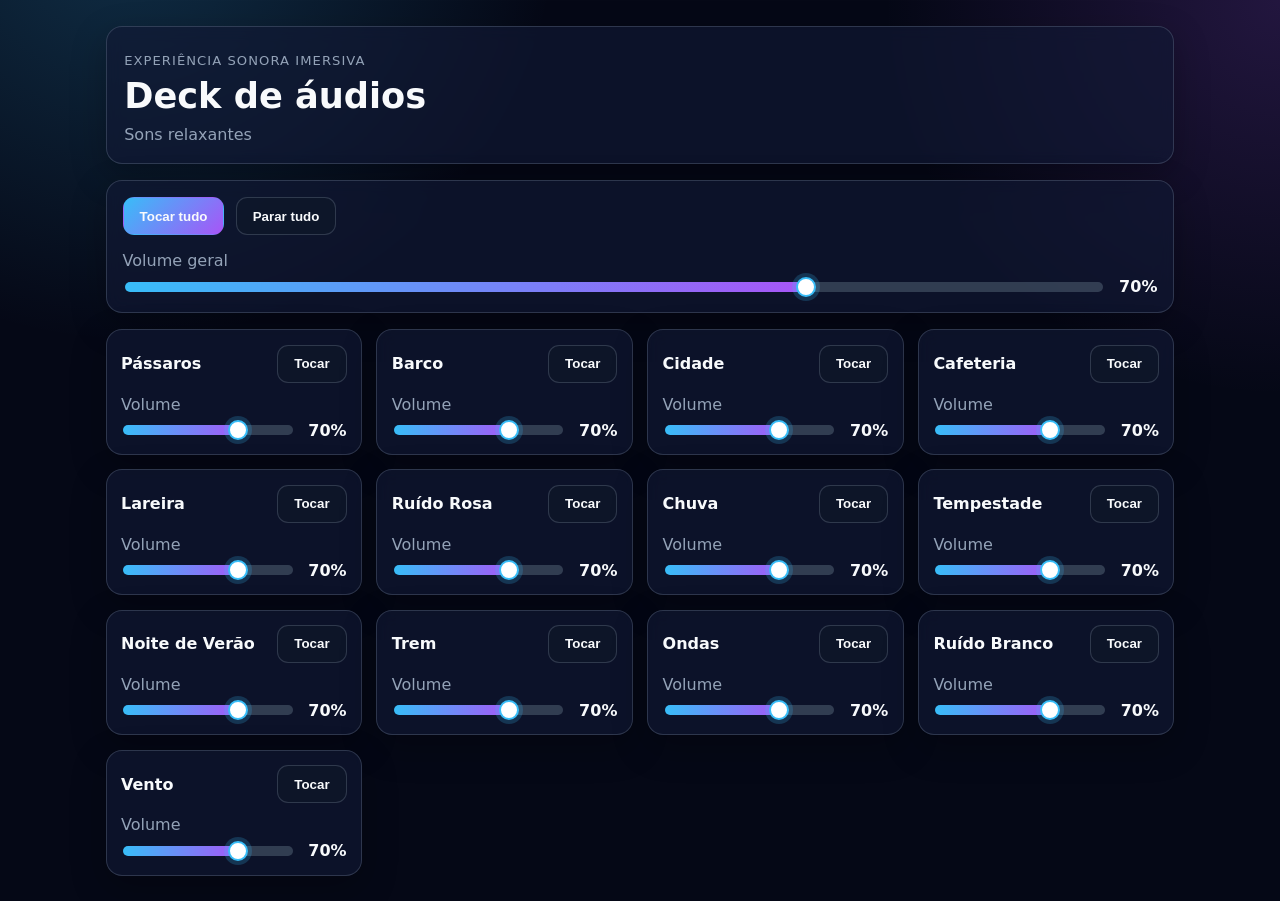
==== commit fc4d2dbf: "Update index.html" ====
--- a/index.html
+++ b/index.html
@@ -3,7 +3,7 @@
   <head>
     <meta charset="UTF-8" />
     <meta name="viewport" content="width=device-width, initial-scale=1.0" />
-    <title>Blanket Web</title>
+    <title>Sons relaxantes</title>
     <meta
       name="description"
       content="Blanket Web: misture sons ambientes online para foco, relaxamento e sono."
@@ -14,8 +14,8 @@
     <main class="app">
       <header class="app__header glass">
         <p class="eyebrow">Experiência sonora imersiva</p>
-        <h1>Blanket Web</h1>
-        <p>Reprodução online dos sons do projeto original com visual moderno e controles refinados.</p>
+        <h1>Deck de áudios</h1>
+        <p>Sons relaxantes</p>
       </header>
 
       <section class="master-controls glass" aria-label="Controles gerais">
